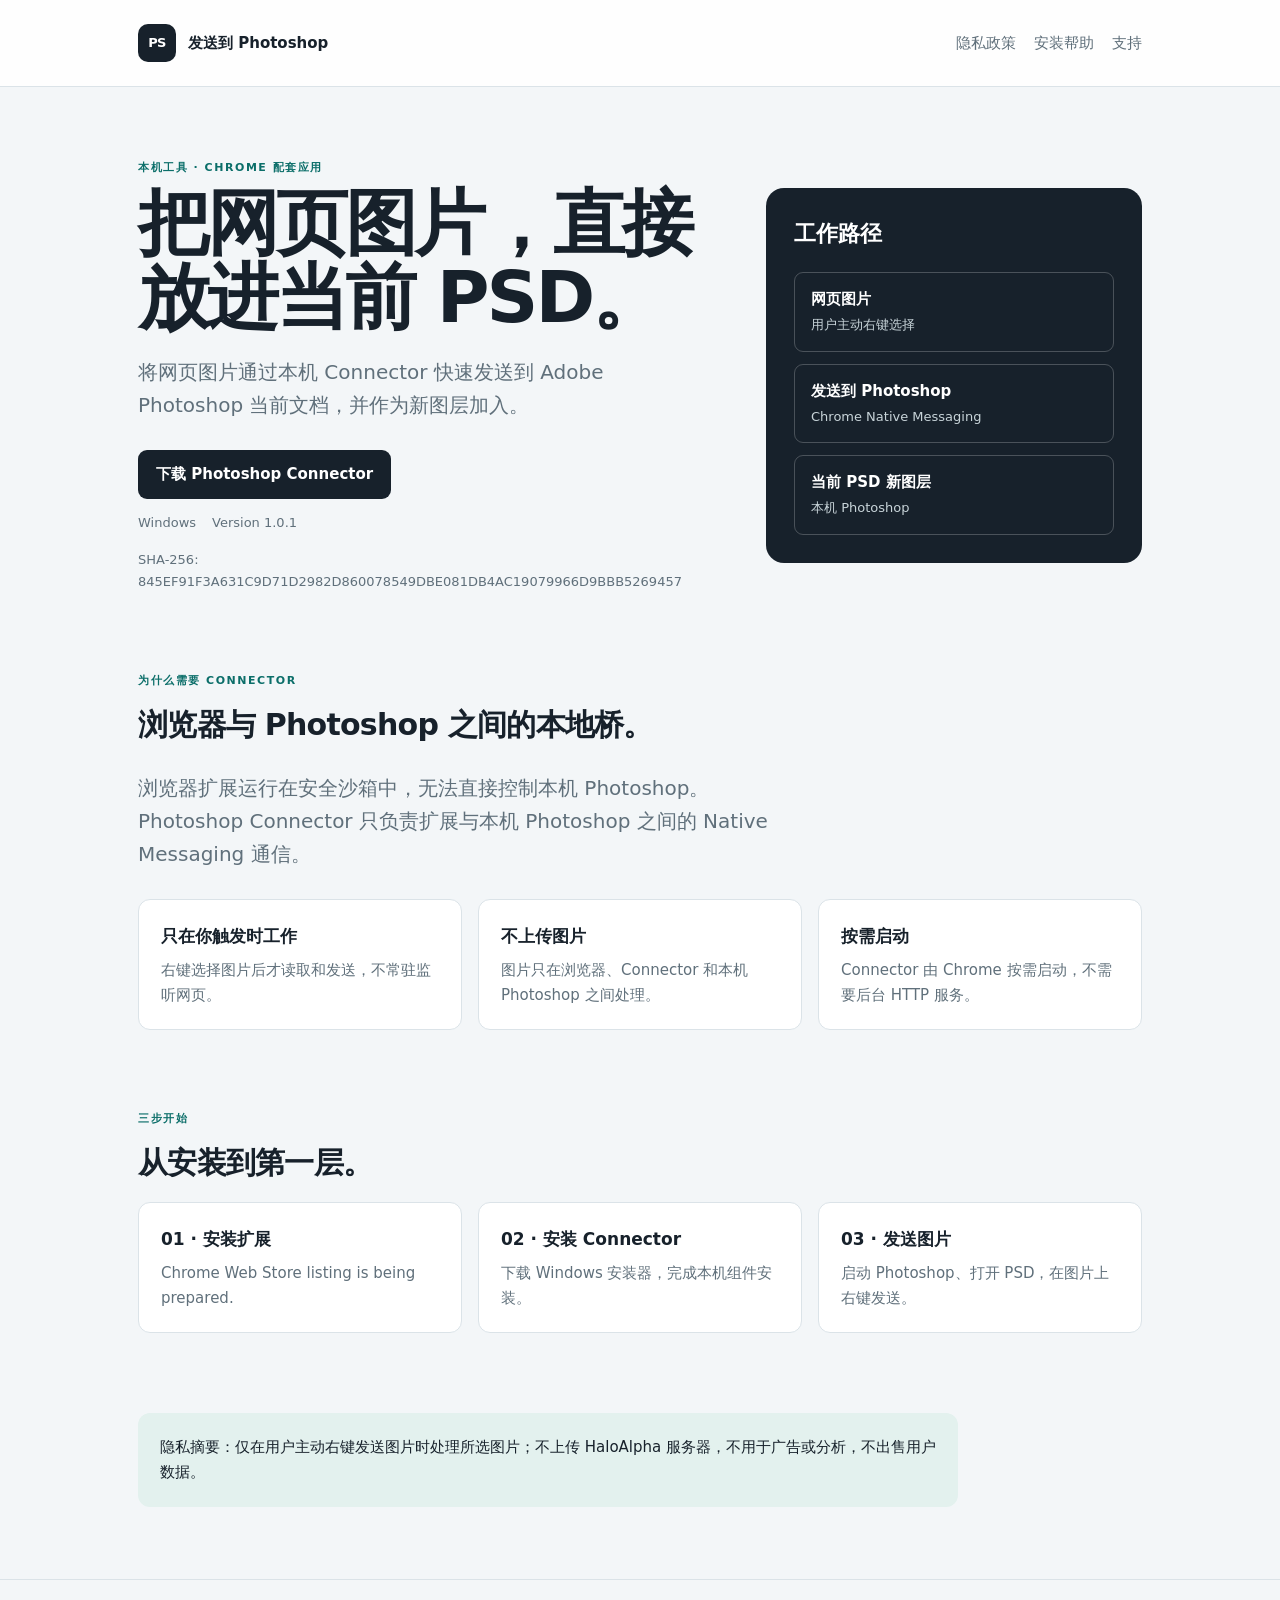
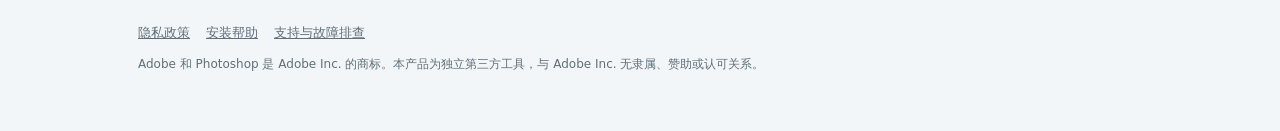
==== index.html @ 70481a3d "Publish release site" ====
<!doctype html>
<html lang="zh-CN">
<head>
<meta charset="utf-8"><meta name="viewport" content="width=device-width,initial-scale=1">
<meta name="description" content="发送到 Photoshop：把网页图片作为新图层加入本机 Photoshop 当前文档。">
<title>发送到 Photoshop · Photoshop Connector</title><link rel="stylesheet" href="./styles.css">
</head>
<body>
<header class="site-header"><div class="wrap nav"><a class="brand" href="./index.html"><span class="mark">PS</span><span>发送到 Photoshop</span></a><nav class="links"><a href="./privacy.html">隐私政策</a><a href="./install.html">安装帮助</a><a href="./support.html">支持</a></nav></div></header>
<main><div class="wrap">
<section class="hero"><div><p class="eyebrow">本机工具 · Chrome 配套应用</p><h1>把网页图片，直接放进当前 PSD。</h1><p class="lead">将网页图片通过本机 Connector 快速发送到 Adobe Photoshop 当前文档，并作为新图层加入。</p><a class="button" href="./downloads/Photoshop-Connector-Setup.exe" download>下载 Photoshop Connector</a><div class="meta"><span>Windows</span><span>Version 1.0.1</span><span>SHA-256: 845EF91F3A631C9D71D2982D860078549DBE081DB4AC19079966D9BBB5269457</span></div></div><aside class="signal"><h2>工作路径</h2><div class="flow"><div><strong>网页图片</strong><span>用户主动右键选择</span></div><div><strong>发送到 Photoshop</strong><span>Chrome Native Messaging</span></div><div><strong>当前 PSD 新图层</strong><span>本机 Photoshop</span></div></div></aside></section>
<section class="section"><p class="eyebrow">为什么需要 Connector</p><h2>浏览器与 Photoshop 之间的本地桥。</h2><p class="lead">浏览器扩展运行在安全沙箱中，无法直接控制本机 Photoshop。Photoshop Connector 只负责扩展与本机 Photoshop 之间的 Native Messaging 通信。</p><div class="grid"><div class="tile"><h3>只在你触发时工作</h3><p>右键选择图片后才读取和发送，不常驻监听网页。</p></div><div class="tile"><h3>不上传图片</h3><p>图片只在浏览器、Connector 和本机 Photoshop 之间处理。</p></div><div class="tile"><h3>按需启动</h3><p>Connector 由 Chrome 按需启动，不需要后台 HTTP 服务。</p></div></div></section>
<section class="section"><p class="eyebrow">三步开始</p><h2>从安装到第一层。</h2><div class="grid"><div class="tile"><h3>01 · 安装扩展</h3><p>Chrome Web Store listing is being prepared.</p></div><div class="tile"><h3>02 · 安装 Connector</h3><p>下载 Windows 安装器，完成本机组件安装。</p></div><div class="tile"><h3>03 · 发送图片</h3><p>启动 Photoshop、打开 PSD，在图片上右键发送。</p></div></div></section>
<section class="section privacy"><p>隐私摘要：仅在用户主动右键发送图片时处理所选图片；不上传 HaloAlpha 服务器，不用于广告或分析，不出售用户数据。</p></section>
</div></main><footer class="footer"><div class="wrap"><nav><a href="./privacy.html">隐私政策</a><a href="./install.html">安装帮助</a><a href="./support.html">支持与故障排查</a></nav><p class="disclaimer">Adobe 和 Photoshop 是 Adobe Inc. 的商标。本产品为独立第三方工具，与 Adobe Inc. 无隶属、赞助或认可关系。</p></div></footer>
</body></html>
---- styles.css ----
:root{--ink:#17212b;--muted:#60707b;--line:#dbe3e8;--surface:#fff;--wash:#f3f6f8;--accent:#0b6e69;--accent-soft:#e3f1ee;--max:1060px}*{box-sizing:border-box}body{margin:0;background:var(--wash);color:var(--ink);font:15px/1.65 system-ui,-apple-system,"Segoe UI",sans-serif}.wrap{max-width:var(--max);margin:auto;padding:0 28px}.site-header{padding:24px 0;border-bottom:1px solid var(--line);background:rgba(255,255,255,.92)}.nav{display:flex;align-items:center;justify-content:space-between;gap:20px}.brand{display:flex;gap:12px;align-items:center;text-decoration:none;color:var(--ink);font-weight:800}.mark{width:38px;height:38px;border-radius:10px;background:var(--ink);color:#fff;display:grid;place-items:center;font-size:13px;letter-spacing:-.06em}.links{display:flex;gap:18px;flex-wrap:wrap}.links a{color:var(--muted);text-decoration:none}.links a:hover,.links a:focus-visible{color:var(--accent)}main{padding:72px 0}.hero{display:grid;grid-template-columns:1.2fr .8fr;gap:64px;align-items:center}.eyebrow{margin:0 0 10px;color:var(--accent);font-size:11px;font-weight:800;letter-spacing:.14em;text-transform:uppercase}.hero h1{margin:0;max-width:680px;font-size:clamp(38px,6vw,72px);line-height:1.02;letter-spacing:-.04em}.lead{font-size:20px;color:var(--muted);max-width:630px;margin:22px 0 28px}.button{display:inline-flex;align-items:center;justify-content:center;border-radius:9px;padding:12px 18px;background:var(--ink);color:#fff;text-decoration:none;font-weight:750}.button:hover,.button:focus-visible{background:var(--accent)}.meta{display:flex;gap:16px;flex-wrap:wrap;color:var(--muted);font-size:13px;margin-top:13px}.signal{background:var(--ink);color:#fff;border-radius:18px;padding:28px}.signal h2{margin:0 0 20px;font-size:22px}.flow{display:grid;gap:12px}.flow div{padding:14px 16px;border:1px solid rgba(255,255,255,.22);border-radius:9px}.flow strong{display:block;color:#fff}.flow span{font-size:13px;color:#c8d4d9}.section{margin-top:80px}.section h2{margin:0 0 14px;font-size:30px;letter-spacing:-.025em}.grid{display:grid;grid-template-columns:repeat(3,1fr);gap:16px}.tile{background:var(--surface);border:1px solid var(--line);border-radius:12px;padding:22px}.tile h3{margin:0 0 8px;font-size:17px}.tile p{margin:0;color:var(--muted)}.privacy{background:var(--accent-soft);border-radius:12px;padding:22px;max-width:820px}.privacy p{margin:0}.footer{border-top:1px solid var(--line);padding:30px 0 44px;color:var(--muted);font-size:13px}.footer nav{display:flex;gap:16px;flex-wrap:wrap;margin:12px 0}.footer a{color:var(--muted)}.disclaimer{font-size:12px}article{max-width:780px}.article h1{font-size:46px;line-height:1.08;letter-spacing:-.035em;margin:0 0 28px}.article h2{margin-top:36px;font-size:24px}.article li{margin:7px 0}.notice{padding:15px 17px;border-radius:9px;background:#fff4db;color:#664a0a;border:1px solid #ecd49b}.error{margin-top:28px;padding:18px;background:#fff;border:1px solid var(--line);border-radius:12px}.error h3{margin:0 0 5px;font-size:16px}.error p{margin:3px 0;color:var(--muted)}code{background:#e9eef0;border-radius:4px;padding:1px 5px;font-size:.9em}@media(max-width:760px){.wrap{padding:0 18px}.hero{grid-template-columns:1fr;gap:34px}.hero h1{font-size:48px}.grid{grid-template-columns:1fr}.site-header{padding:18px 0}.links{gap:12px;font-size:13px}main{padding:46px 0}.article h1{font-size:38px}}
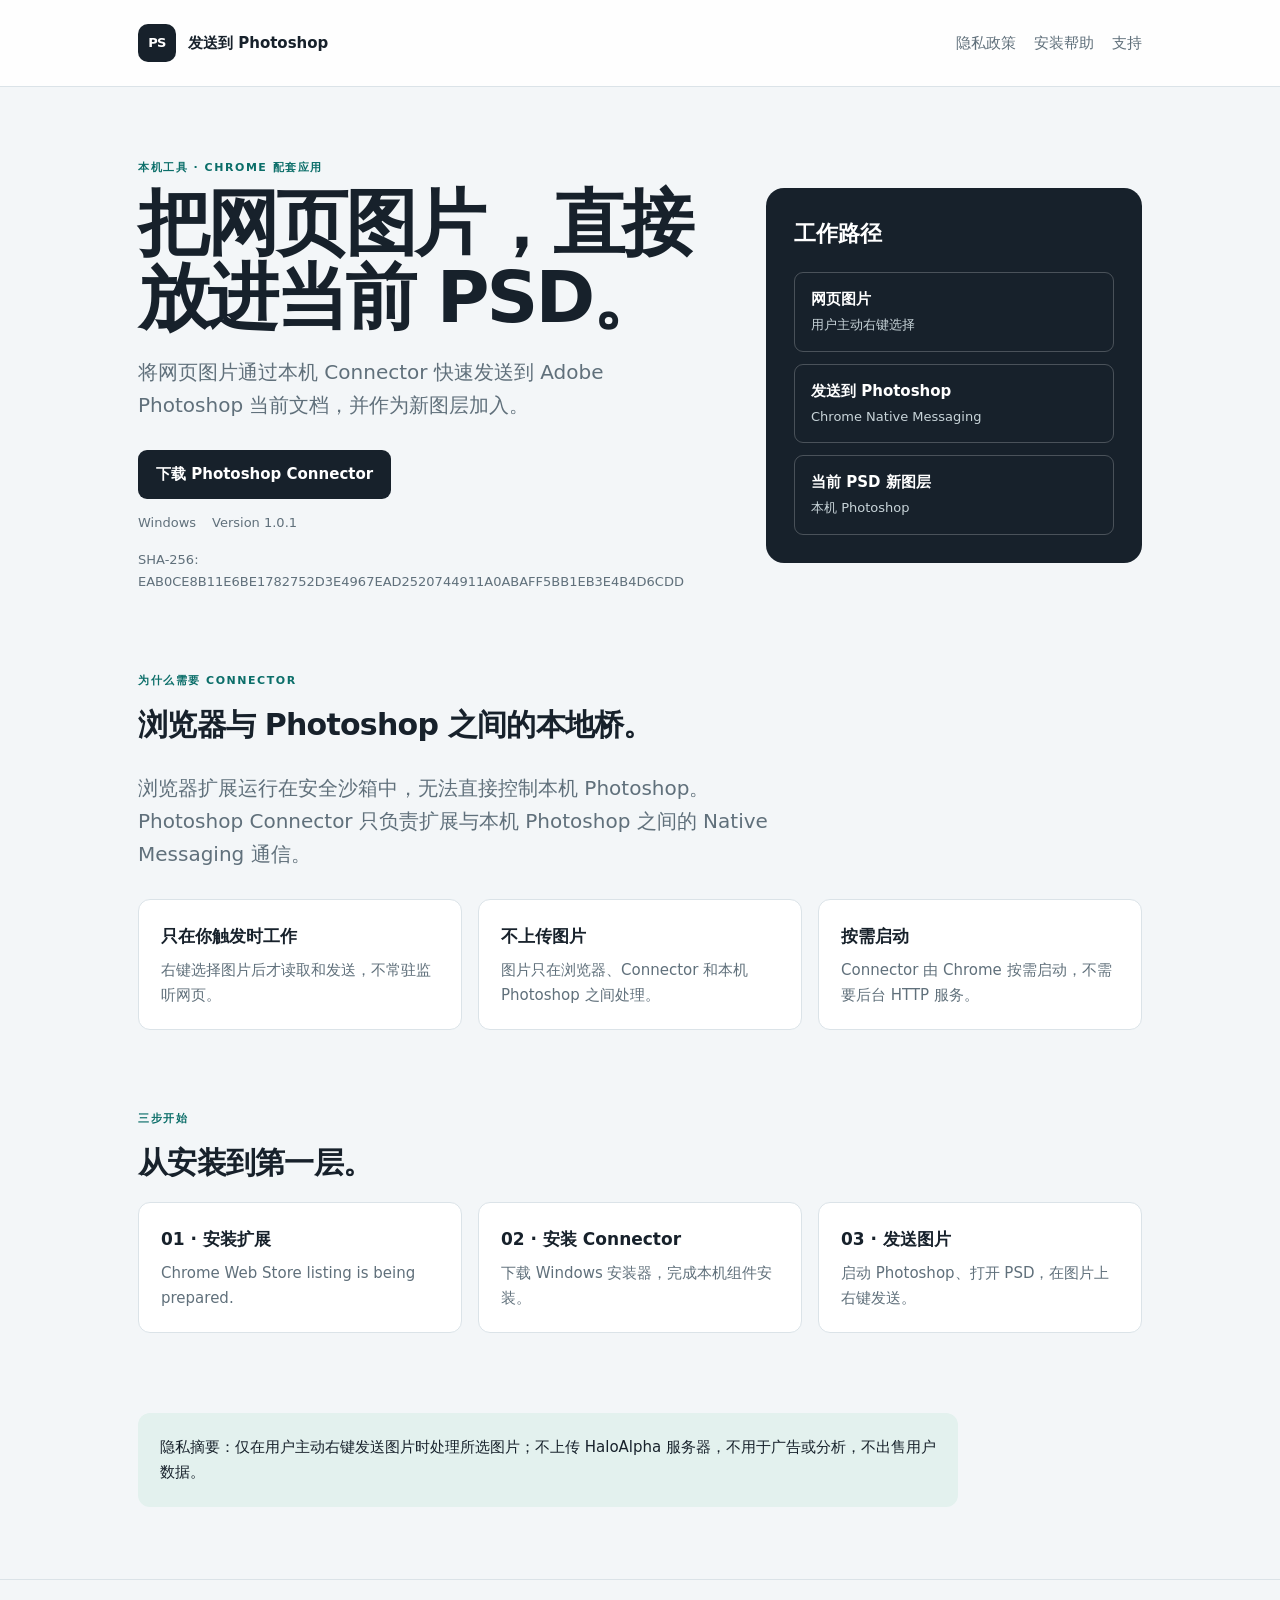
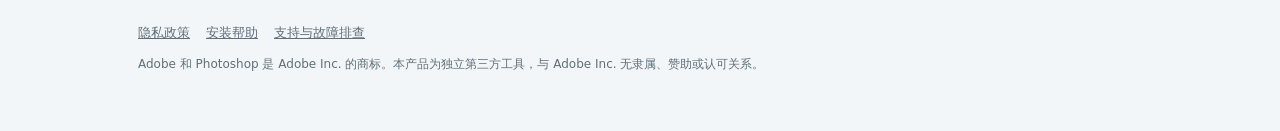
==== commit 83e49972: "Publish final Connector candidate" ====
--- a/index.html
+++ b/index.html
@@ -8,7 +8,7 @@
 <body>
 <header class="site-header"><div class="wrap nav"><a class="brand" href="./index.html"><span class="mark">PS</span><span>发送到 Photoshop</span></a><nav class="links"><a href="./privacy.html">隐私政策</a><a href="./install.html">安装帮助</a><a href="./support.html">支持</a></nav></div></header>
 <main><div class="wrap">
-<section class="hero"><div><p class="eyebrow">本机工具 · Chrome 配套应用</p><h1>把网页图片，直接放进当前 PSD。</h1><p class="lead">将网页图片通过本机 Connector 快速发送到 Adobe Photoshop 当前文档，并作为新图层加入。</p><a class="button" href="./downloads/Photoshop-Connector-Setup.exe" download>下载 Photoshop Connector</a><div class="meta"><span>Windows</span><span>Version 1.0.1</span><span>SHA-256: 845EF91F3A631C9D71D2982D860078549DBE081DB4AC19079966D9BBB5269457</span></div></div><aside class="signal"><h2>工作路径</h2><div class="flow"><div><strong>网页图片</strong><span>用户主动右键选择</span></div><div><strong>发送到 Photoshop</strong><span>Chrome Native Messaging</span></div><div><strong>当前 PSD 新图层</strong><span>本机 Photoshop</span></div></div></aside></section>
+<section class="hero"><div><p class="eyebrow">本机工具 · Chrome 配套应用</p><h1>把网页图片，直接放进当前 PSD。</h1><p class="lead">将网页图片通过本机 Connector 快速发送到 Adobe Photoshop 当前文档，并作为新图层加入。</p><a class="button" href="./downloads/Photoshop-Connector-Setup.exe" download>下载 Photoshop Connector</a><div class="meta"><span>Windows</span><span>Version 1.0.1</span><span>SHA-256: EAB0CE8B11E6BE1782752D3E4967EAD2520744911A0ABAFF5BB1EB3E4B4D6CDD</span></div></div><aside class="signal"><h2>工作路径</h2><div class="flow"><div><strong>网页图片</strong><span>用户主动右键选择</span></div><div><strong>发送到 Photoshop</strong><span>Chrome Native Messaging</span></div><div><strong>当前 PSD 新图层</strong><span>本机 Photoshop</span></div></div></aside></section>
 <section class="section"><p class="eyebrow">为什么需要 Connector</p><h2>浏览器与 Photoshop 之间的本地桥。</h2><p class="lead">浏览器扩展运行在安全沙箱中，无法直接控制本机 Photoshop。Photoshop Connector 只负责扩展与本机 Photoshop 之间的 Native Messaging 通信。</p><div class="grid"><div class="tile"><h3>只在你触发时工作</h3><p>右键选择图片后才读取和发送，不常驻监听网页。</p></div><div class="tile"><h3>不上传图片</h3><p>图片只在浏览器、Connector 和本机 Photoshop 之间处理。</p></div><div class="tile"><h3>按需启动</h3><p>Connector 由 Chrome 按需启动，不需要后台 HTTP 服务。</p></div></div></section>
 <section class="section"><p class="eyebrow">三步开始</p><h2>从安装到第一层。</h2><div class="grid"><div class="tile"><h3>01 · 安装扩展</h3><p>Chrome Web Store listing is being prepared.</p></div><div class="tile"><h3>02 · 安装 Connector</h3><p>下载 Windows 安装器，完成本机组件安装。</p></div><div class="tile"><h3>03 · 发送图片</h3><p>启动 Photoshop、打开 PSD，在图片上右键发送。</p></div></div></section>
 <section class="section privacy"><p>隐私摘要：仅在用户主动右键发送图片时处理所选图片；不上传 HaloAlpha 服务器，不用于广告或分析，不出售用户数据。</p></section>
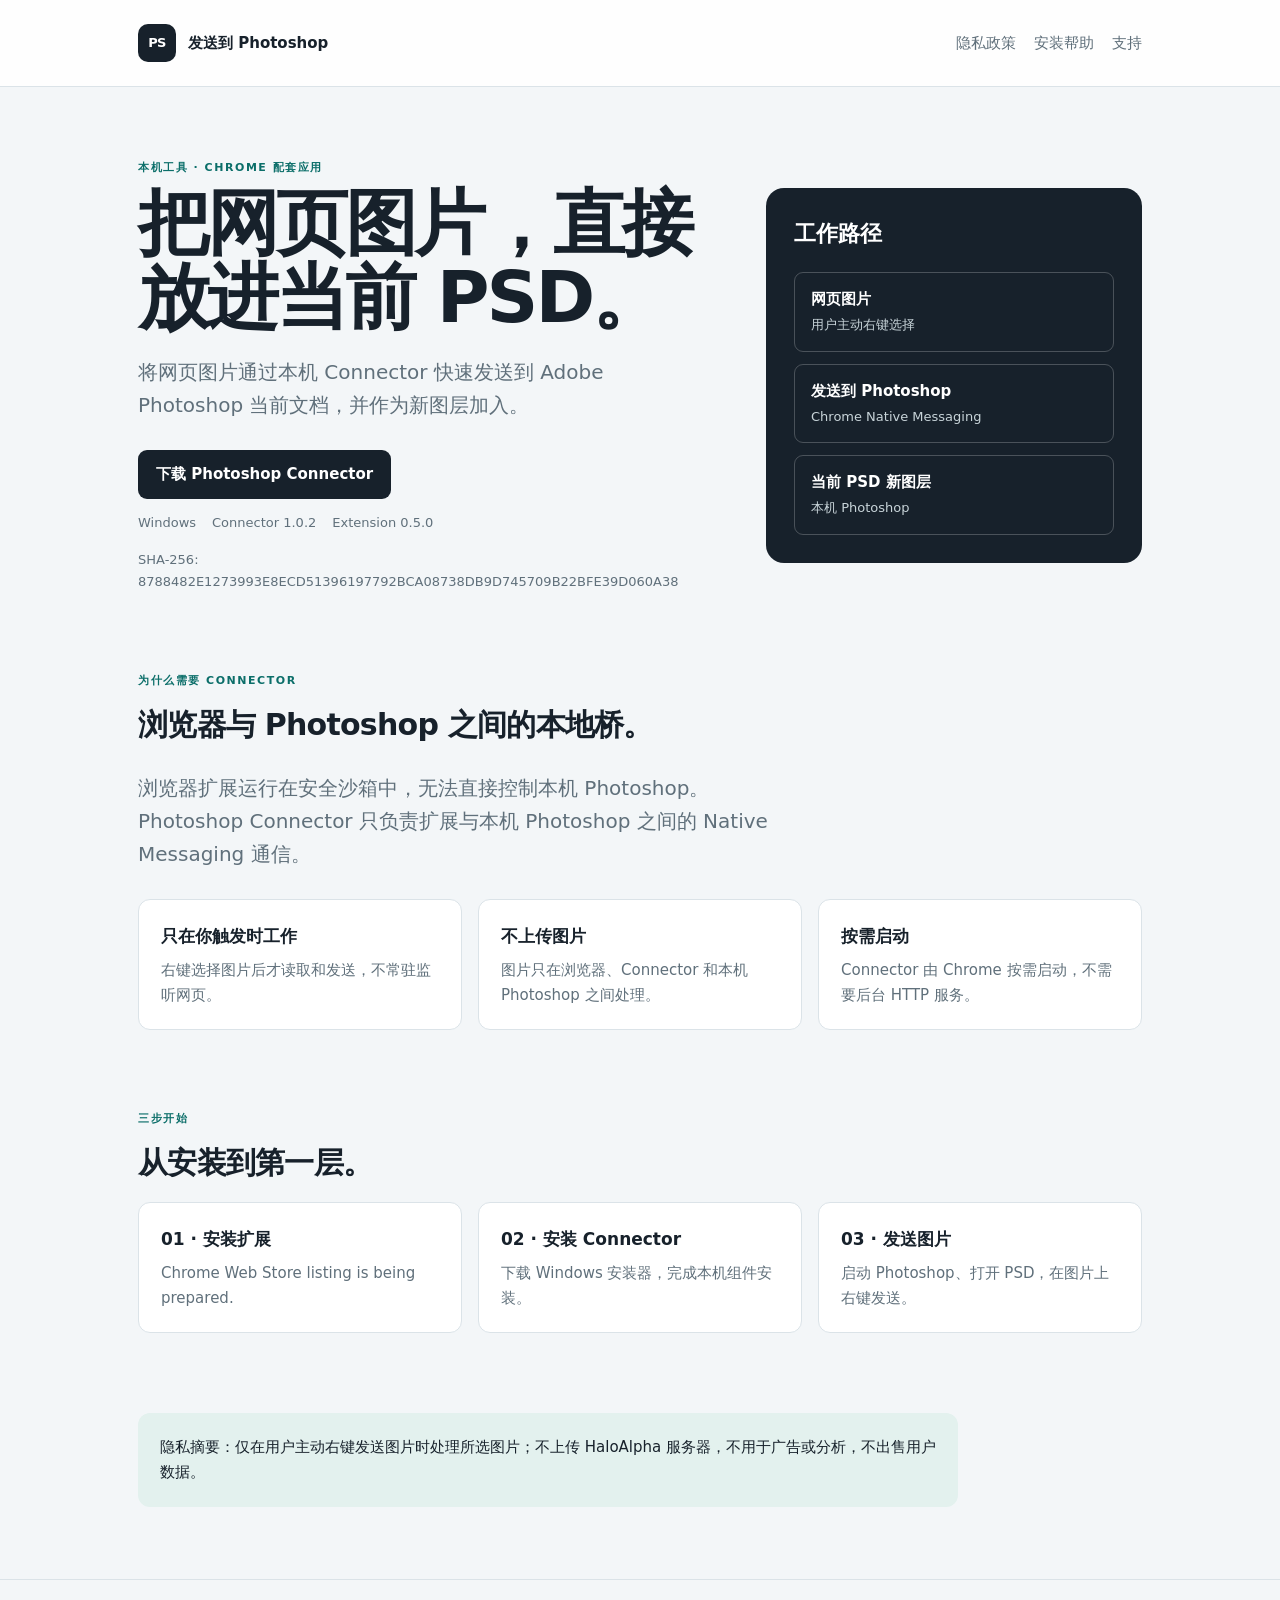
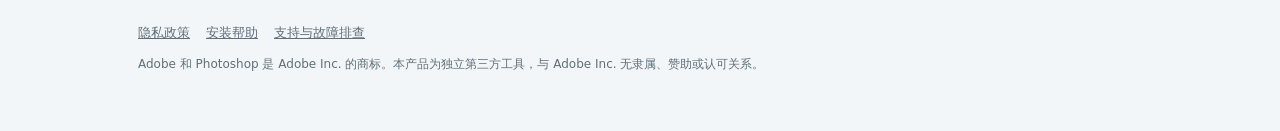
==== commit 322a9a75: "Release Connector 1.0.2 and Extension 0.5.0 docs" ====
--- a/index.html
+++ b/index.html
@@ -8,7 +8,7 @@
 <body>
 <header class="site-header"><div class="wrap nav"><a class="brand" href="./index.html"><span class="mark">PS</span><span>发送到 Photoshop</span></a><nav class="links"><a href="./privacy.html">隐私政策</a><a href="./install.html">安装帮助</a><a href="./support.html">支持</a></nav></div></header>
 <main><div class="wrap">
-<section class="hero"><div><p class="eyebrow">本机工具 · Chrome 配套应用</p><h1>把网页图片，直接放进当前 PSD。</h1><p class="lead">将网页图片通过本机 Connector 快速发送到 Adobe Photoshop 当前文档，并作为新图层加入。</p><a class="button" href="./downloads/Photoshop-Connector-Setup.exe" download>下载 Photoshop Connector</a><div class="meta"><span>Windows</span><span>Version 1.0.1</span><span>SHA-256: EAB0CE8B11E6BE1782752D3E4967EAD2520744911A0ABAFF5BB1EB3E4B4D6CDD</span></div></div><aside class="signal"><h2>工作路径</h2><div class="flow"><div><strong>网页图片</strong><span>用户主动右键选择</span></div><div><strong>发送到 Photoshop</strong><span>Chrome Native Messaging</span></div><div><strong>当前 PSD 新图层</strong><span>本机 Photoshop</span></div></div></aside></section>
+<section class="hero"><div><p class="eyebrow">本机工具 · Chrome 配套应用</p><h1>把网页图片，直接放进当前 PSD。</h1><p class="lead">将网页图片通过本机 Connector 快速发送到 Adobe Photoshop 当前文档，并作为新图层加入。</p><a class="button" href="./downloads/Photoshop-Connector-Setup.exe" download>下载 Photoshop Connector</a><div class="meta"><span>Windows</span><span>Connector 1.0.2</span><span>Extension 0.5.0</span><span>SHA-256: 8788482E1273993E8ECD51396197792BCA08738DB9D745709B22BFE39D060A38</span></div></div><aside class="signal"><h2>工作路径</h2><div class="flow"><div><strong>网页图片</strong><span>用户主动右键选择</span></div><div><strong>发送到 Photoshop</strong><span>Chrome Native Messaging</span></div><div><strong>当前 PSD 新图层</strong><span>本机 Photoshop</span></div></div></aside></section>
 <section class="section"><p class="eyebrow">为什么需要 Connector</p><h2>浏览器与 Photoshop 之间的本地桥。</h2><p class="lead">浏览器扩展运行在安全沙箱中，无法直接控制本机 Photoshop。Photoshop Connector 只负责扩展与本机 Photoshop 之间的 Native Messaging 通信。</p><div class="grid"><div class="tile"><h3>只在你触发时工作</h3><p>右键选择图片后才读取和发送，不常驻监听网页。</p></div><div class="tile"><h3>不上传图片</h3><p>图片只在浏览器、Connector 和本机 Photoshop 之间处理。</p></div><div class="tile"><h3>按需启动</h3><p>Connector 由 Chrome 按需启动，不需要后台 HTTP 服务。</p></div></div></section>
 <section class="section"><p class="eyebrow">三步开始</p><h2>从安装到第一层。</h2><div class="grid"><div class="tile"><h3>01 · 安装扩展</h3><p>Chrome Web Store listing is being prepared.</p></div><div class="tile"><h3>02 · 安装 Connector</h3><p>下载 Windows 安装器，完成本机组件安装。</p></div><div class="tile"><h3>03 · 发送图片</h3><p>启动 Photoshop、打开 PSD，在图片上右键发送。</p></div></div></section>
 <section class="section privacy"><p>隐私摘要：仅在用户主动右键发送图片时处理所选图片；不上传 HaloAlpha 服务器，不用于广告或分析，不出售用户数据。</p></section>
